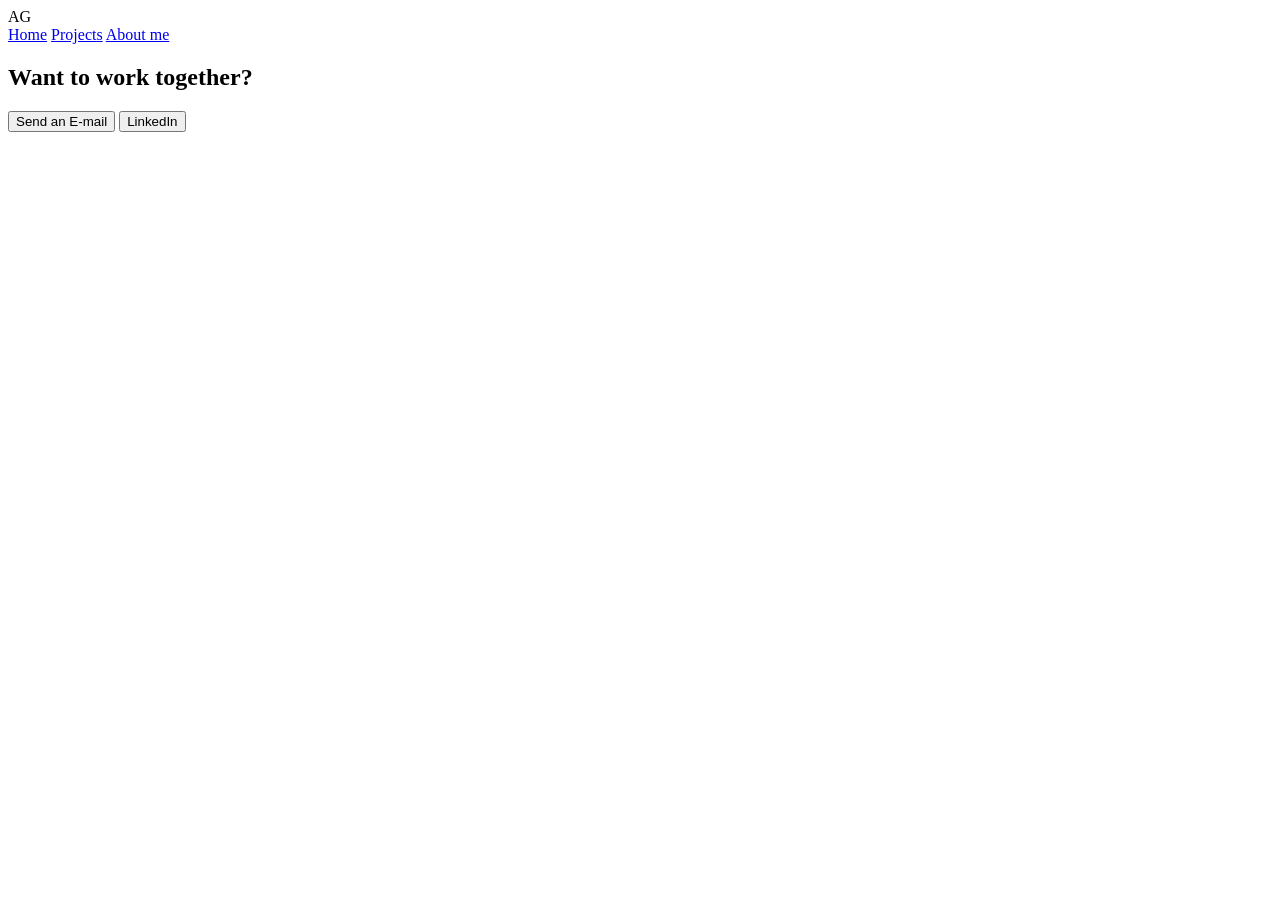
==== index.html @ 4262df18 "added header and footer markup to all pages" ====
<!DOCTYPE html>
<html lang="en">

<head>
    <meta charset="UTF-8">
    <meta name="viewport" content="width=device-width, initial-scale=1.0">
    <link rel="stylesheet" href="style.css">
    <title>Alba Girlinger - Portfolio</title>
</head>

<body>
    <header>
        <div id="initials">AG</div>
        <a href="index.html" id="homeButton">Home</a>
        <a href="projects.html" id="projectsButtom">Projects</a>
        <a href="about.html">About me</a>
    </header>
    <footer>
        <h2>Want to work together?</h2>
        <button id="mailButton">Send an E-mail</button>
        <button id="linkedinButton">LinkedIn</button>
    </footer>
    <script src="main.js"></script>
</body>

</html>
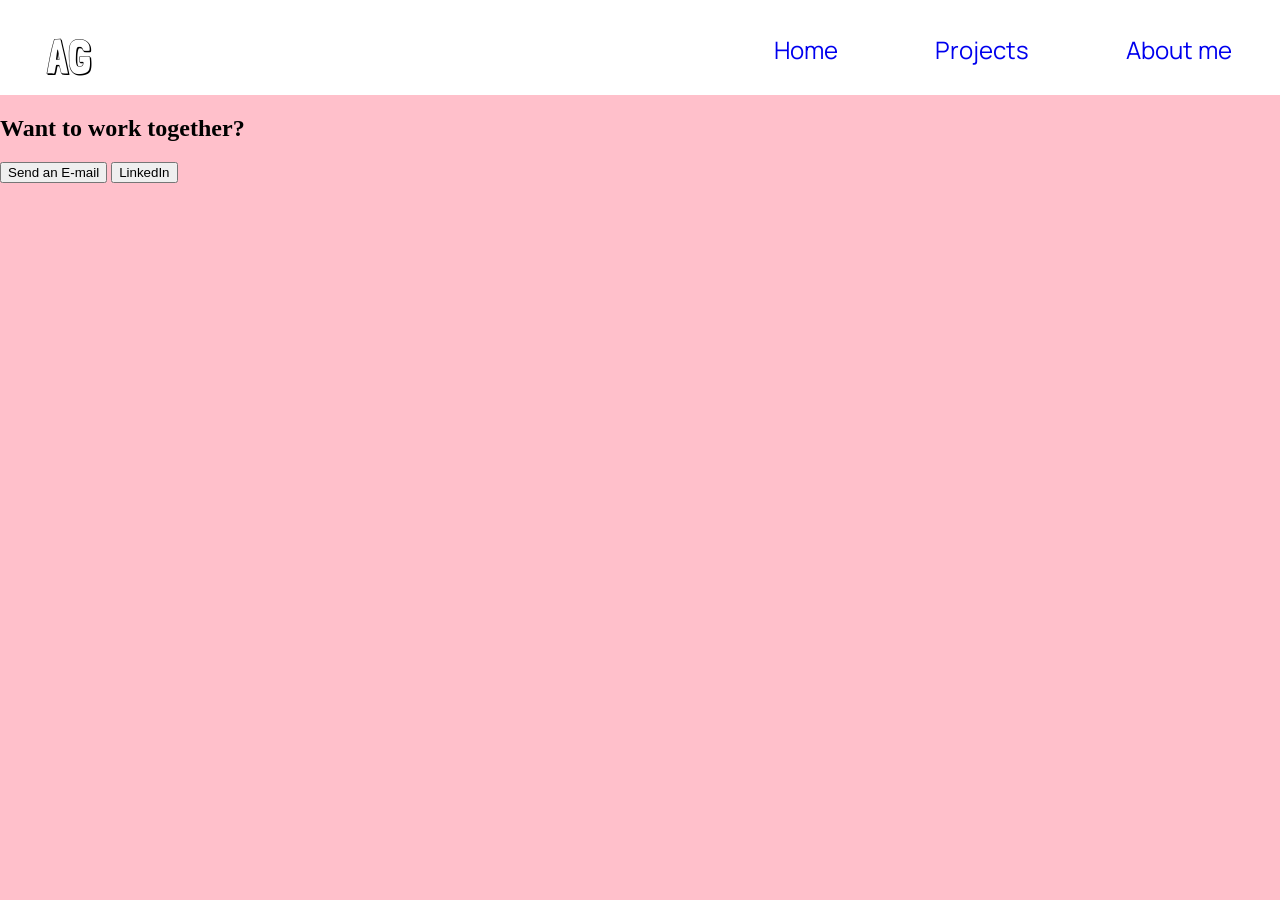
==== commit c1158c3f: "styling for header + addes fonts" ====
--- a/index.html
+++ b/index.html
@@ -11,9 +11,11 @@
 <body>
     <header>
         <div id="initials">AG</div>
-        <a href="index.html" id="homeButton">Home</a>
-        <a href="projects.html" id="projectsButtom">Projects</a>
-        <a href="about.html">About me</a>
+        <nav>
+            <a href="index.html" id="homeButton">Home</a>
+            <a href="projects.html" id="projectsButtom">Projects</a>
+            <a href="about.html">About me</a>
+        </nav>
     </header>
     <footer>
         <h2>Want to work together?</h2>
--- a/style.css
+++ b/style.css
@@ -0,0 +1,51 @@
+body {
+    margin: 0;
+    background-color: pink;
+}
+
+header {
+    height: 95px;
+    width: 100vw;
+    background-color: white;
+    margin: 0;
+    display: flex;
+}
+
+#initials {
+    font-family: "Londrina_Shadow";
+    font-size: 48px;
+    padding-left: 47px;
+    padding-top: 28px;
+    padding-bottom: 14px;
+}
+
+nav {
+    font-family: "Manrope";
+    font-size: 24px;
+    margin-left: auto;
+    padding-right: 48px;
+    padding-top: 33px;
+    display: flex;
+    gap: 97px;
+}
+
+nav a {
+    text-decoration: none;
+}
+
+
+
+
+
+
+
+
+@font-face {
+    font-family: "Londrina_Shadow";
+    src: url("fonts/Londrina_Shadow/LondrinaShadow-Regular.ttf") format("truetype");
+}
+
+@font-face {
+    font-family: "Manrope";
+    src: url("fonts/Manrope/Manrope-VariableFont_wght.ttf") format("truetype");
+}
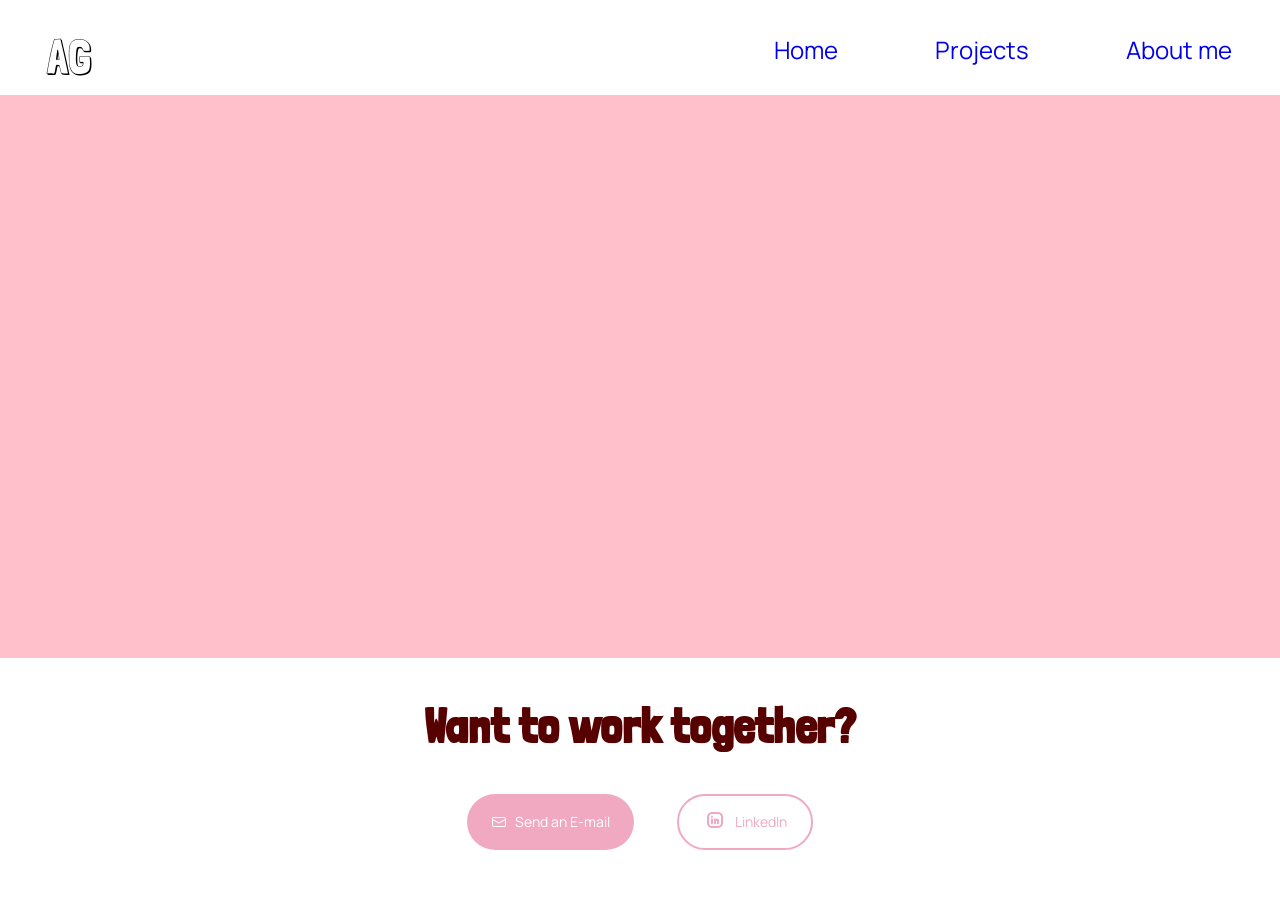
==== commit b9830c56: "changed structure for footer and added css" ====
--- a/index.html
+++ b/index.html
@@ -17,10 +17,20 @@
             <a href="about.html">About me</a>
         </nav>
     </header>
+    <main></main>
     <footer>
         <h2>Want to work together?</h2>
-        <button id="mailButton">Send an E-mail</button>
-        <button id="linkedinButton">LinkedIn</button>
+        <div>
+            <a href="mailto:albagirlinger@gmail.com" class="button" id="mailButton">
+                <img src="images/mailImage.png" alt="" class="button-icon">
+                Send an E-mail
+            </a>
+            <a href="https://linkedin.com/in/alba-girlinger" target="_blank" rel="noopener" class="button"
+                id="linkedinButton">
+                <img src="images/linkedImage.png" alt="" class="button-icon">
+                LinkedIn
+            </a>
+        </div>
     </footer>
     <script src="main.js"></script>
 </body>
--- a/style.css
+++ b/style.css
@@ -1,6 +1,9 @@
 body {
     margin: 0;
     background-color: pink;
+    display: flex;
+    flex-direction: column;
+    min-height: 100vh;
 }
 
 header {
@@ -33,11 +36,62 @@
     text-decoration: none;
 }
 
+main {
+    flex: 1;
+}
+
+footer {
+    height: 242px;
+    background-color: white;
+    margin-top: auto;
+}
+
+footer h2 {
+    font-family: "Londrina_Solid";
+    font-size: 48px;
+    color: #570000;
+    display: flex;
+    justify-content: center;
+}
+
+footer div {
+    display: flex;
+    justify-content: center;
+    gap: 43px;
+}
+
+.button {
+    display: inline-flex;
+    align-items: center;
+    gap: 8px;
+    border-radius: 50px;
+    padding: 14px 24px;
+    text-decoration: none;
+    font-family: "Manrope";
+    font-size: 14px;
+}
+
+#mailButton {
+    background-color: #F1A9C1;
+    color: white;
+}
+
+#linkedinButton {
+    border: 2px solid #F1A9C1;
+    color: #F1A9C1;
+}
 
 
 
 
 
+
+
+nav a:visited,
+nav a:active,
+nav a:hover {
+    color: inherit;
+}
 
 
 @font-face {
@@ -46,6 +100,11 @@
 }
 
 @font-face {
+    font-family: "Londrina_Solid";
+    src: url("fonts/Londrina_Solid/LondrinaSolid-Regular.ttf") format("truetype");
+}
+
+@font-face {
     font-family: "Manrope";
     src: url("fonts/Manrope/Manrope-VariableFont_wght.ttf") format("truetype");
 }
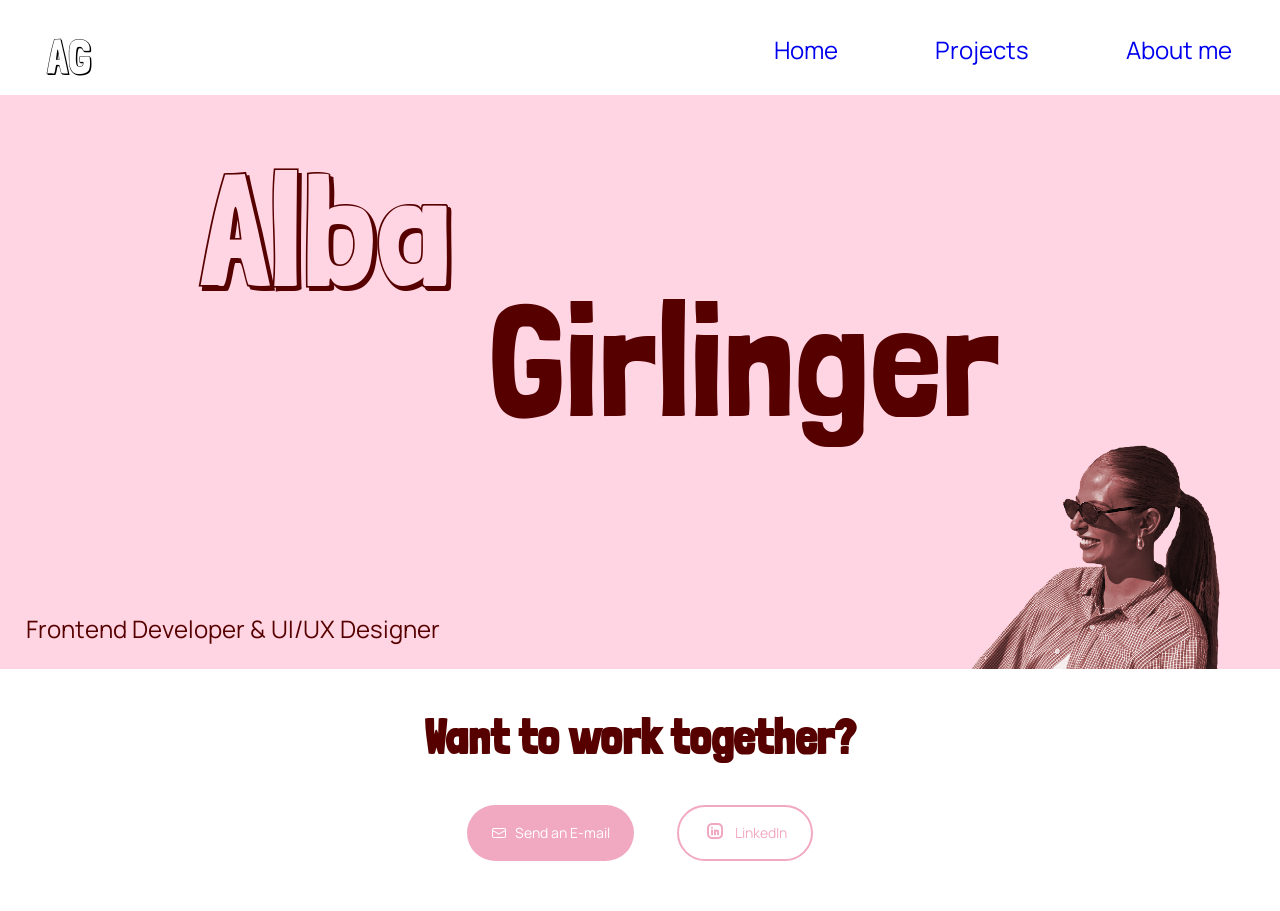
==== commit 4be682c8: "added all elements and styled the homepage" ====
--- a/index.html
+++ b/index.html
@@ -17,7 +17,16 @@
             <a href="about.html">About me</a>
         </nav>
     </header>
-    <main></main>
+    <main id="mainHome">
+        <div id="homeTop">
+            <p id="firstName">Alba</p>
+            <p id="lastName">Girlinger</p>
+        </div>
+        <div id="homeBottom">
+            <p>Frontend Developer & UI/UX Designer</p>
+            <img src="images/homePicture.png" alt="" id="homePicture">
+        </div>
+    </main>
     <footer>
         <h2>Want to work together?</h2>
         <div>
--- a/style.css
+++ b/style.css
@@ -1,6 +1,6 @@
 body {
     margin: 0;
-    background-color: pink;
+    background-color: white;
     display: flex;
     flex-direction: column;
     min-height: 100vh;
@@ -12,6 +12,9 @@
     background-color: white;
     margin: 0;
     display: flex;
+    position: sticky;
+    top: 0;
+    z-index: 1;
 }
 
 #initials {
@@ -82,7 +85,53 @@
 }
 
 
+#mainHome {
+    background-color: #FFD5E3;
+}
 
+
+#homePicture {
+    height: 224px;
+    width: 249px;
+    display: flex;
+    padding-right: 60px;
+}
+
+#homeTop {
+    position: relative;
+    height: 350px;
+}
+
+#homeBottom {
+    display: flex;
+    align-items: flex-end;
+    justify-content: space-between;
+    font-family: "Manrope";
+    font-size: 24px;
+    color: #570000;
+    padding-left: 26px;
+}
+
+
+#firstName {
+    font-family: "Londrina_Shadow";
+    font-size: 160px;
+    color: #570000;
+    position: absolute;
+    top: 40px;
+    left: 200px;
+    margin: 0;
+}
+
+#lastName {
+    font-family: "Londrina_Solid";
+    font-size: 160px;
+    color: #570000;
+    position: absolute;
+    top: 170px;
+    left: 488px;
+    margin: 0;
+}
 
 
 
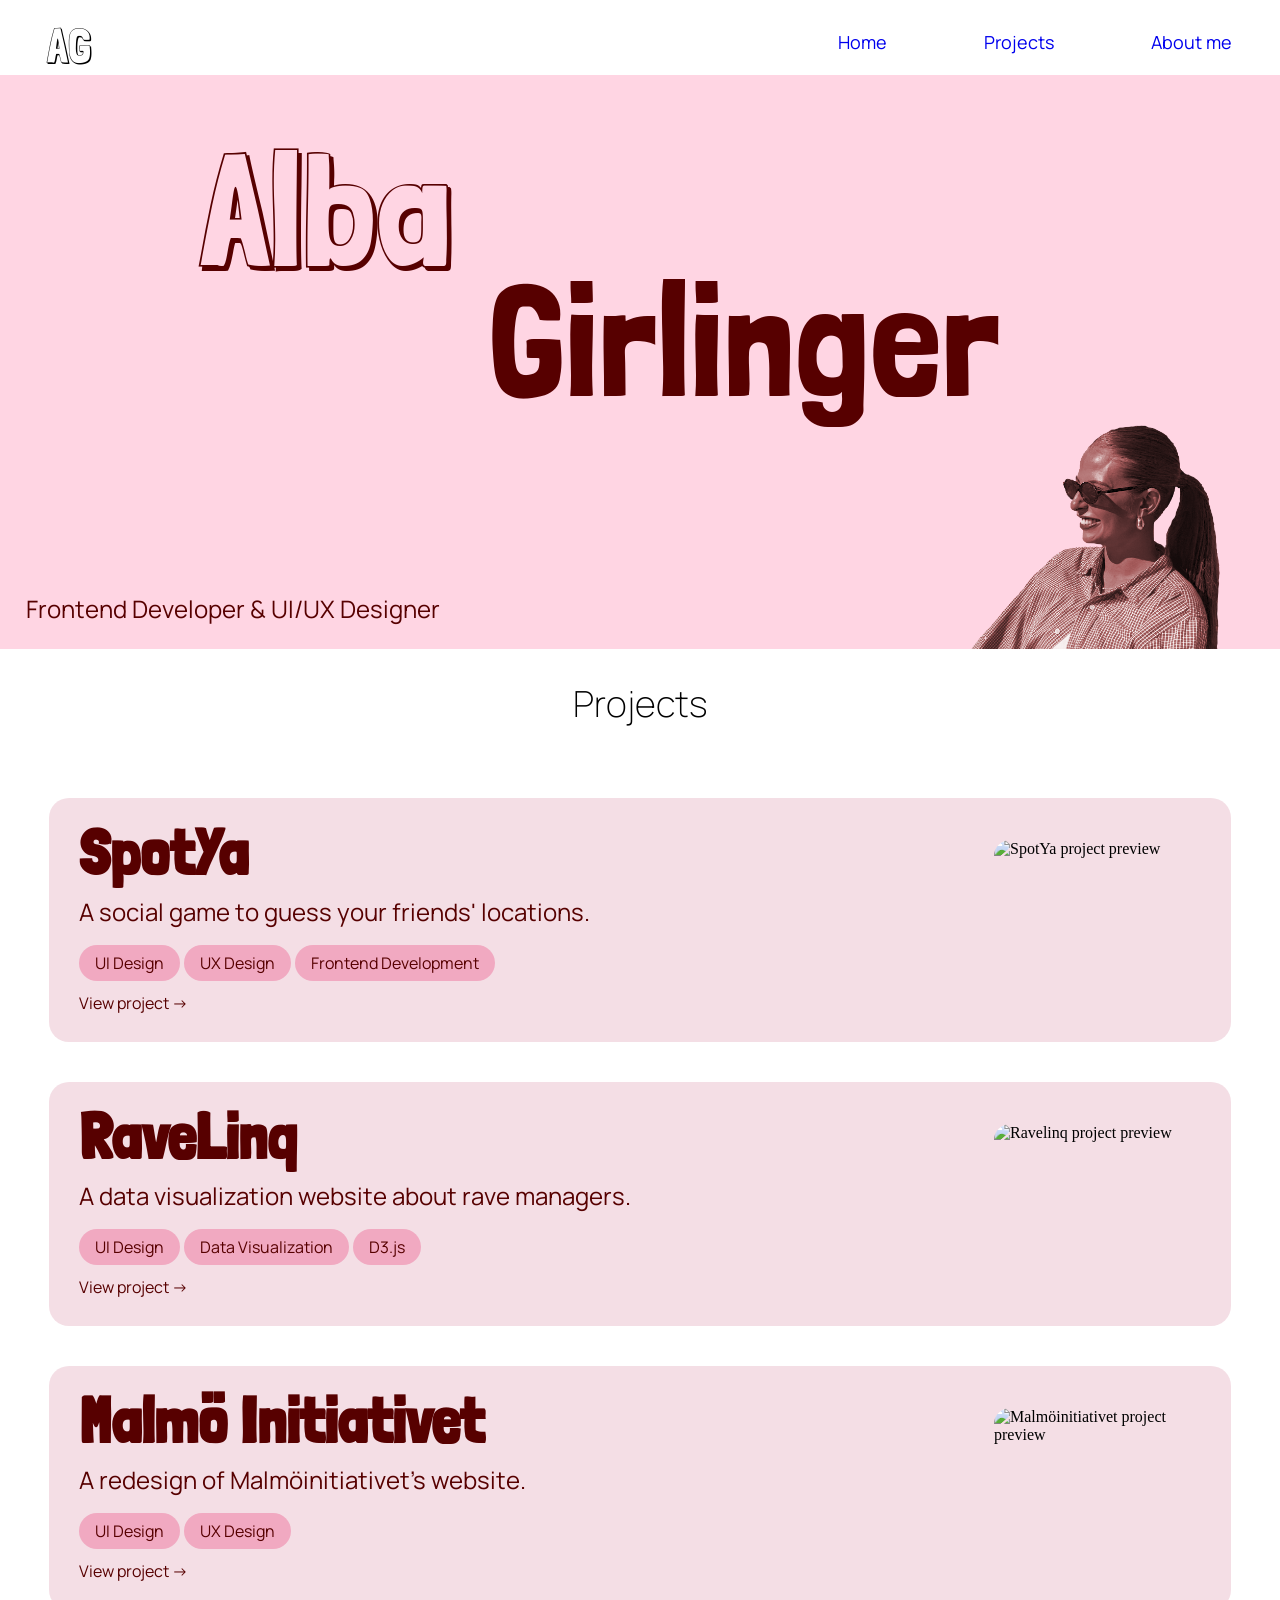
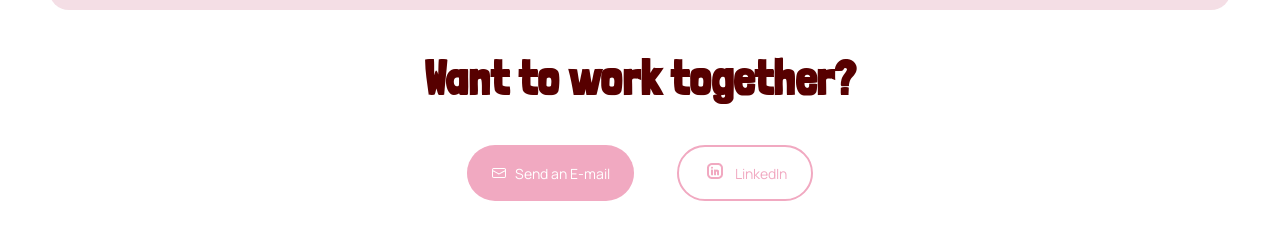
==== commit 78c5f8b7: "added the project cards with styling" ====
--- a/index.html
+++ b/index.html
@@ -17,15 +17,59 @@
             <a href="about.html">About me</a>
         </nav>
     </header>
-    <main id="mainHome">
-        <div id="homeTop">
-            <p id="firstName">Alba</p>
-            <p id="lastName">Girlinger</p>
-        </div>
-        <div id="homeBottom">
-            <p>Frontend Developer & UI/UX Designer</p>
-            <img src="images/homePicture.png" alt="" id="homePicture">
-        </div>
+    <main>
+        <section id="home">
+            <div id="homeTop">
+                <p id="firstName">Alba</p>
+                <p id="lastName">Girlinger</p>
+            </div>
+            <div id="homeBottom">
+                <p>Frontend Developer & UI/UX Designer</p>
+                <img src="images/homePicture.png" alt="" id="homePicture">
+            </div>
+        </section>
+
+        <section id="projects">
+            <h2>Projects</h2>
+            <div class="projectCard">
+                <div class="projectInfo">
+                    <h3>SpotYa</h3>
+                    <p>A social game to guess your friends' locations.</p>
+                    <div class="tags">
+                        <span class="tag">UI Design</span>
+                        <span class="tag">UX Design</span>
+                        <span class="tag">Frontend Development</span>
+                    </div>
+                    <a href="spotya.html">View project →</a>
+                </div>
+                <img src="" alt="SpotYa project preview">
+            </div>
+            <div class="projectCard">
+                <div class="projectInfo">
+                    <h3>RaveLinq</h3>
+                    <p>A data visualization website about rave managers.</p>
+                    <div class="tags">
+                        <span class="tag">UI Design</span>
+                        <span class="tag">Data Visualization</span>
+                        <span class="tag">D3.js</span>
+                    </div>
+                    <a href="ravelinq.html">View project →</a>
+                </div>
+                <img src="images/Skärmavbild 2026-08-27 kl. 16.20.03.png" alt="Ravelinq project preview">
+            </div>
+            <div class="projectCard">
+                <div class="projectInfo">
+                    <h3>Malmö Initiativet</h3>
+                    <p>A redesign of Malmöinitiativet’s website.</p>
+                    <div class="tags">
+                        <span class="tag">UI Design</span>
+                        <span class="tag">UX Design</span>
+                    </div>
+                    <a href="malmoinitiativet.html">View project →</a>
+                </div>
+                <img src="images/spotya-preview.png" alt="Malmöinitiativet project preview">
+            </div>
+        </section>
     </main>
     <footer>
         <h2>Want to work together?</h2>
@@ -41,6 +85,8 @@
             </a>
         </div>
     </footer>
+
+
     <script src="main.js"></script>
 </body>
 
--- a/style.css
+++ b/style.css
@@ -7,7 +7,7 @@
 }
 
 header {
-    height: 95px;
+    height: 75px;
     width: 100vw;
     background-color: white;
     margin: 0;
@@ -21,16 +21,16 @@
     font-family: "Londrina_Shadow";
     font-size: 48px;
     padding-left: 47px;
-    padding-top: 28px;
+    padding-top: 17px;
     padding-bottom: 14px;
 }
 
 nav {
     font-family: "Manrope";
-    font-size: 24px;
+    font-size: 18px;
     margin-left: auto;
     padding-right: 48px;
-    padding-top: 33px;
+    padding-top: 30px;
     display: flex;
     gap: 97px;
 }
@@ -85,7 +85,7 @@
 }
 
 
-#mainHome {
+#home {
     background-color: #FFD5E3;
 }
 
@@ -133,7 +133,76 @@
     margin: 0;
 }
 
-
+#projects {
+    background-color: white;
+    margin: auto;
+    display: flex;
+    flex-direction: column;
+    align-items: center;
+    gap: 40px
+}
+
+#projects h2 {
+    font-family: "Manrope";
+    font-size: 36px;
+    font-weight: lighter;
+    display: flex;
+    justify-content: center;
+}
+
+.projectCard {
+    width: 90vw;
+    height: 244px;
+    background-color: #EABDCC80;
+    border-radius: 20px;
+    padding-left: 30px;
+    display: flex;
+    justify-content: space-between;
+    align-items: center;
+
+}
+
+#projects h3 {
+    font-family: "Londrina_Solid";
+    font-size: 64px;
+    color: #570000;
+    margin: 0;
+    padding-top: 15px;
+}
+
+#projects p {
+    font-family: "Manrope";
+    font-size: 24px;
+    margin-top: 5px;
+    color: #570000;
+
+}
+
+.tag {
+    background-color: #F1A9C1;
+    color: #570000;
+    padding: 7px 16px;
+    border-radius: 50px;
+    font-family: "Manrope";
+    margin-top: 14px;
+}
+
+#projects a {
+    color: #570000;
+    text-decoration: none;
+    font-family: "Manrope";
+    margin-top: 18px;
+    margin-bottom: 25px;
+    display: block;
+}
+
+.projectCard img {
+    width: 200px;
+    height: 160px;
+    object-fit: cover;
+    border-radius: 16px;
+    margin-right: 37px;
+}
 
 
 nav a:visited,
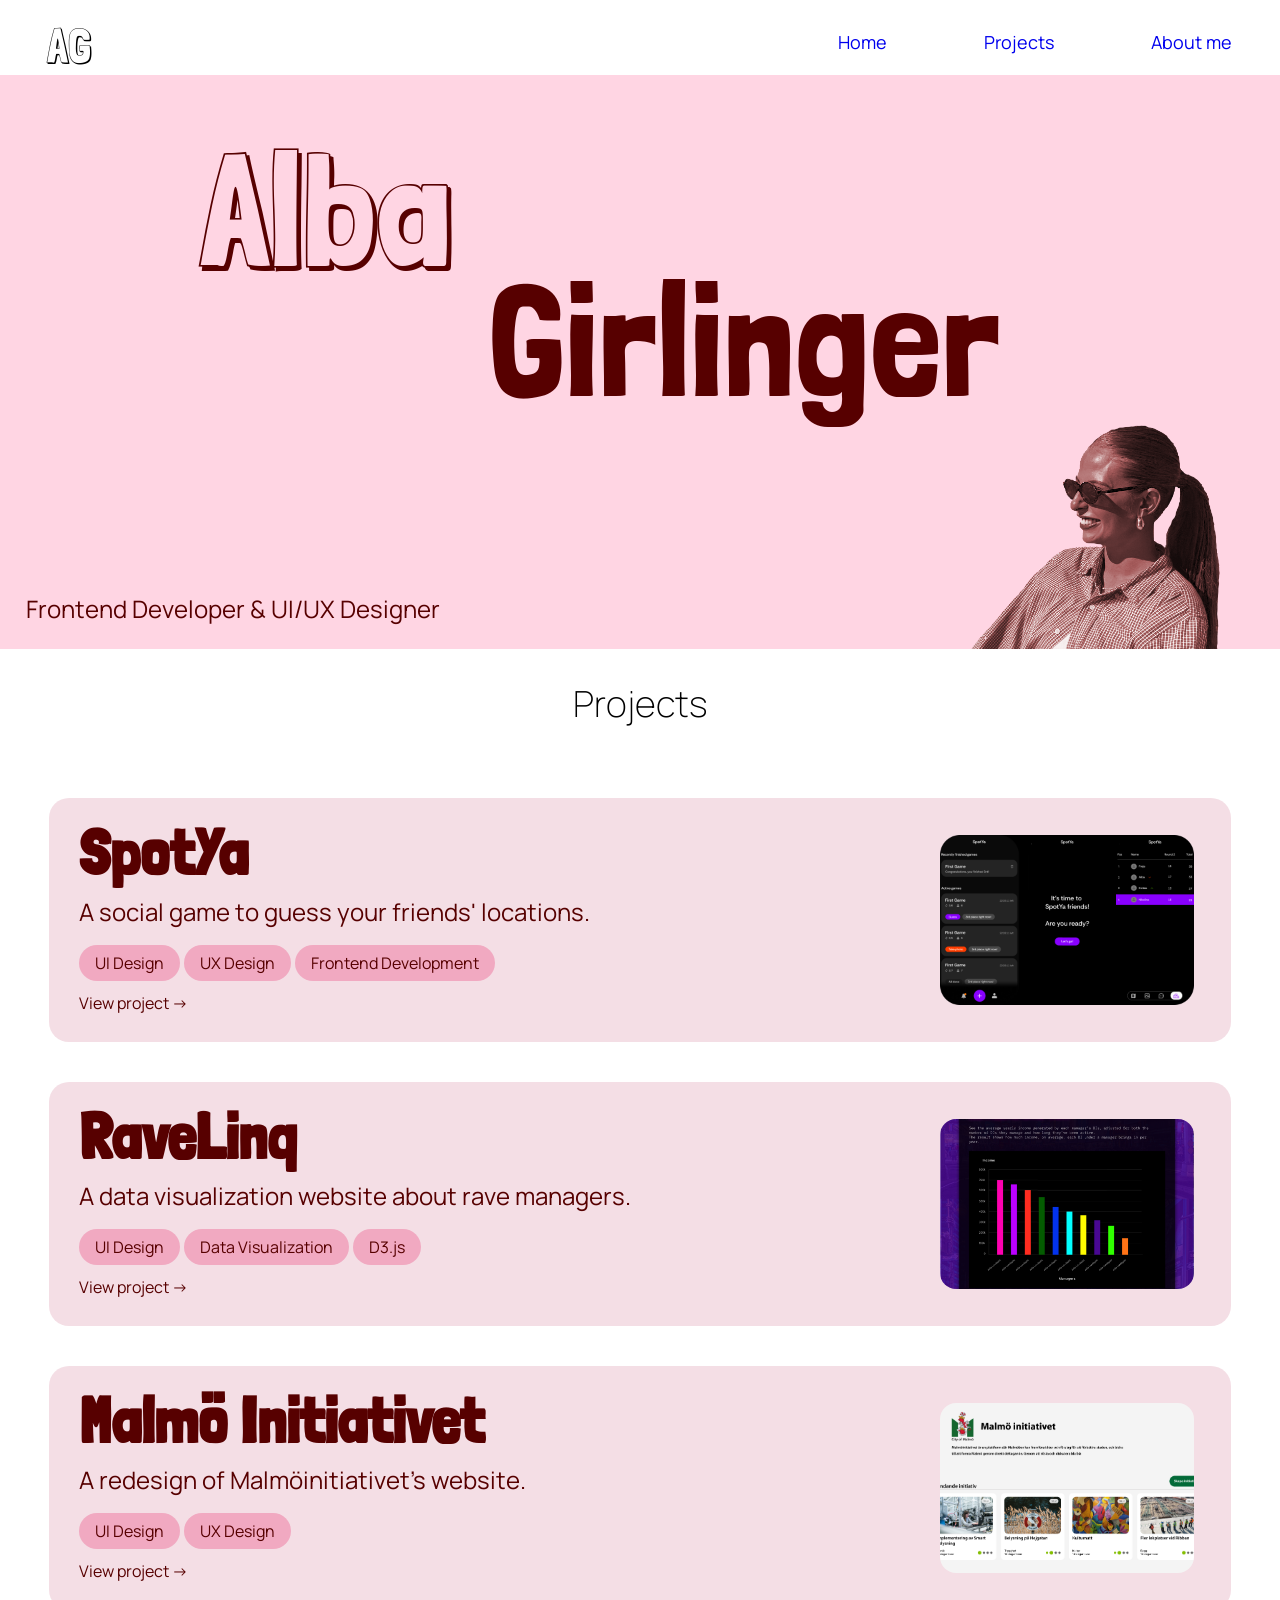
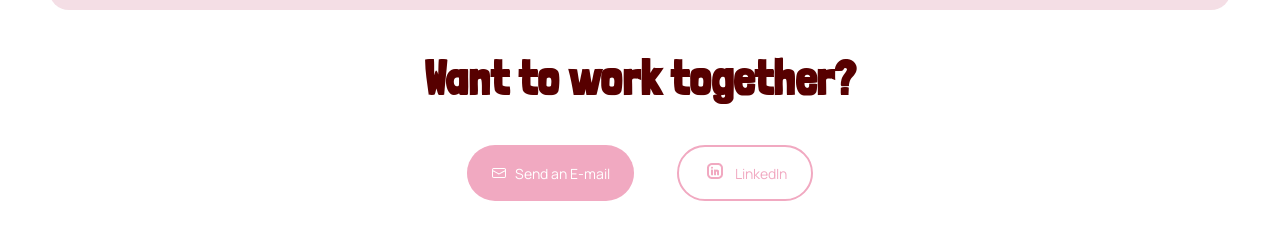
==== commit 709a71d3: "added projects section with clickable project cards" ====
--- a/index.html
+++ b/index.html
@@ -31,7 +31,7 @@
 
         <section id="projects">
             <h2>Projects</h2>
-            <div class="projectCard">
+            <a href="spotya.html" class="projectCard">
                 <div class="projectInfo">
                     <h3>SpotYa</h3>
                     <p>A social game to guess your friends' locations.</p>
@@ -40,11 +40,11 @@
                         <span class="tag">UX Design</span>
                         <span class="tag">Frontend Development</span>
                     </div>
-                    <a href="spotya.html">View project →</a>
+                    <span class="viewProjectLink">View project →</span>
                 </div>
-                <img src="" alt="SpotYa project preview">
-            </div>
-            <div class="projectCard">
+                <img src="images/spotya_card.png" alt="SpotYa project preview">
+            </a>
+            <a href="ravelinq.html" class="projectCard">
                 <div class="projectInfo">
                     <h3>RaveLinq</h3>
                     <p>A data visualization website about rave managers.</p>
@@ -53,11 +53,11 @@
                         <span class="tag">Data Visualization</span>
                         <span class="tag">D3.js</span>
                     </div>
-                    <a href="ravelinq.html">View project →</a>
+                    <span class="viewProjectLink">View project →</span>
                 </div>
-                <img src="images/Skärmavbild 2026-08-27 kl. 16.20.03.png" alt="Ravelinq project preview">
-            </div>
-            <div class="projectCard">
+                <img src="images/ravelind_card.png" alt="Ravelinq project preview">
+            </a>
+            <a href="malmoinitiativet.html" class="projectCard">
                 <div class="projectInfo">
                     <h3>Malmö Initiativet</h3>
                     <p>A redesign of Malmöinitiativet’s website.</p>
@@ -65,10 +65,10 @@
                         <span class="tag">UI Design</span>
                         <span class="tag">UX Design</span>
                     </div>
-                    <a href="malmoinitiativet.html">View project →</a>
+                    <span class="viewProjectLink">View project →</span>
                 </div>
-                <img src="images/spotya-preview.png" alt="Malmöinitiativet project preview">
-            </div>
+                <img src="images/malmo_card.png" alt="Malmöinitiativet project preview">
+            </a>
         </section>
     </main>
     <footer>
--- a/style.css
+++ b/style.css
@@ -159,7 +159,8 @@
     display: flex;
     justify-content: space-between;
     align-items: center;
-
+    text-decoration: none;
+    color: inherit;
 }
 
 #projects h3 {
@@ -187,21 +188,21 @@
     margin-top: 14px;
 }
 
-#projects a {
+.projectCard img {
+    width: 254px;
+    height: 170px;
+    object-fit: cover;
+    border-radius: 16px;
+    margin-right: 37px;
+}
+
+.viewProjectLink {
     color: #570000;
     text-decoration: none;
     font-family: "Manrope";
     margin-top: 18px;
     margin-bottom: 25px;
     display: block;
-}
-
-.projectCard img {
-    width: 200px;
-    height: 160px;
-    object-fit: cover;
-    border-radius: 16px;
-    margin-right: 37px;
 }
 
 
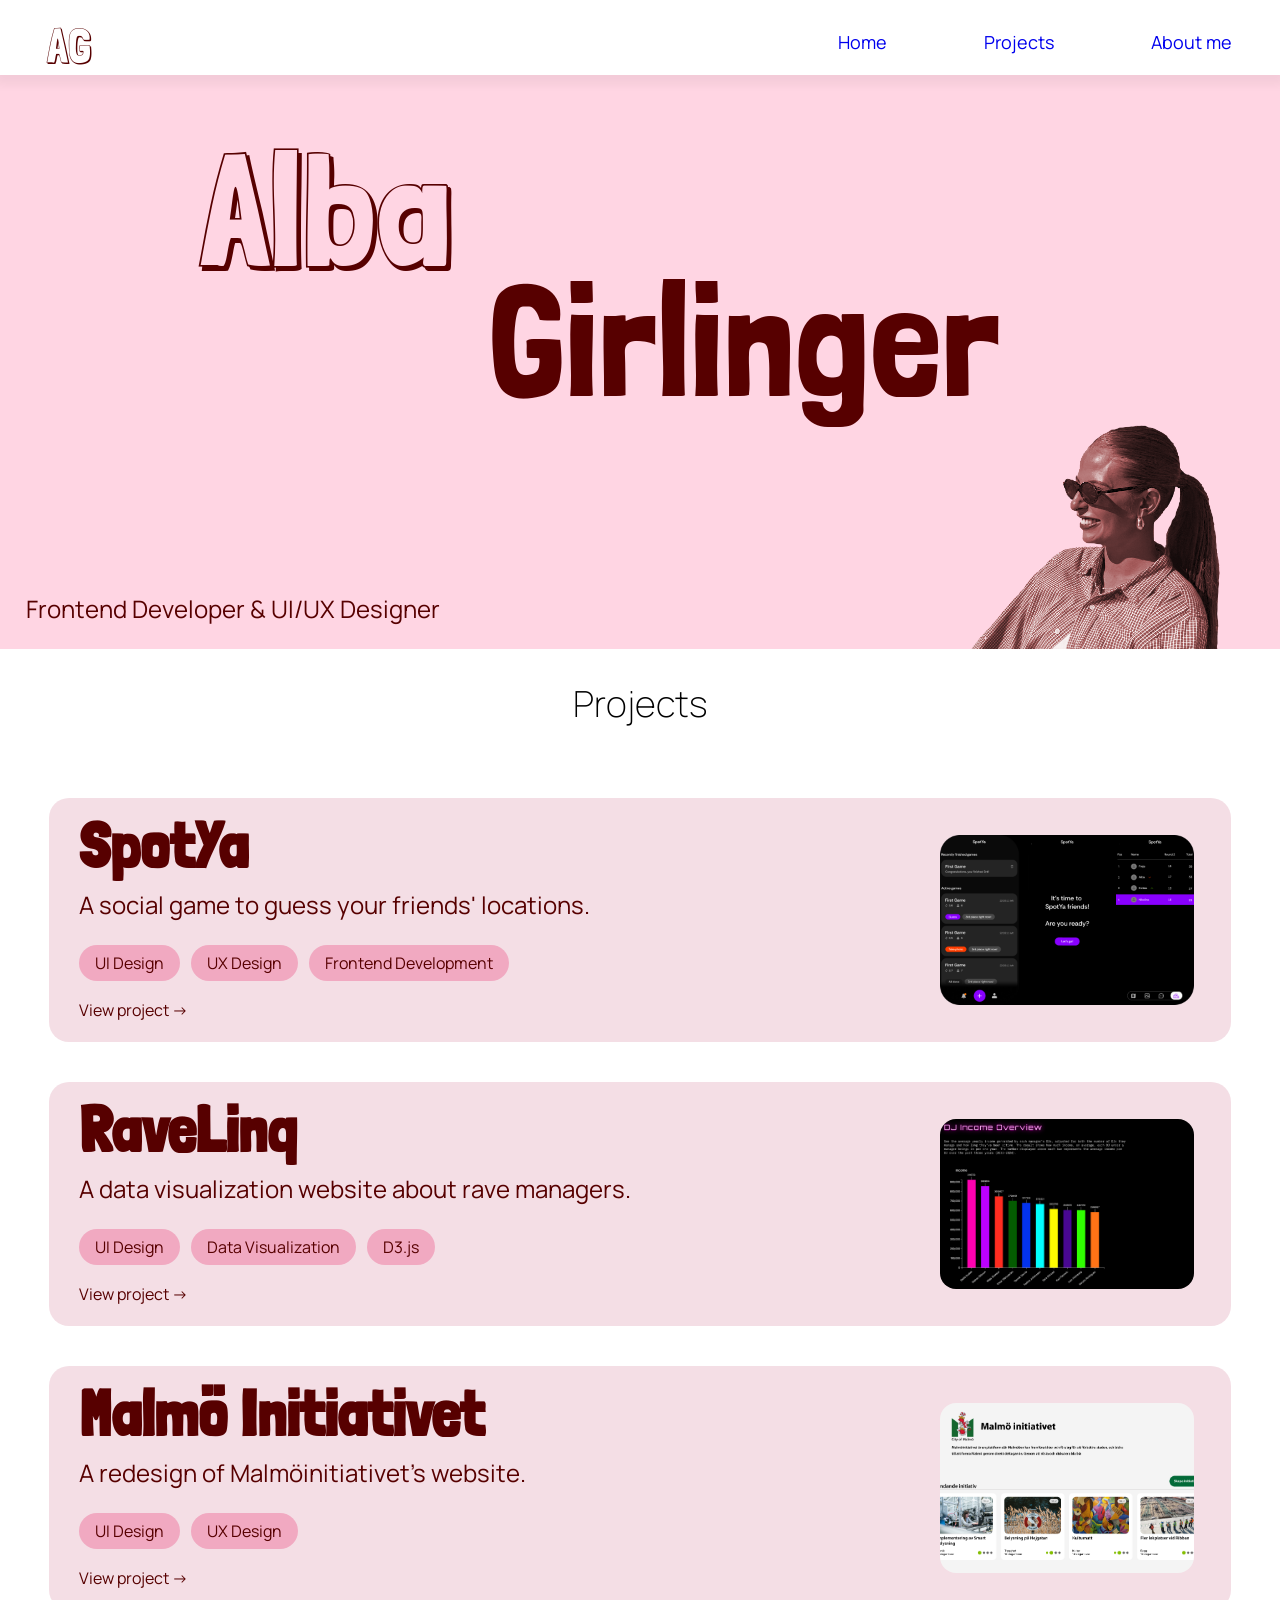
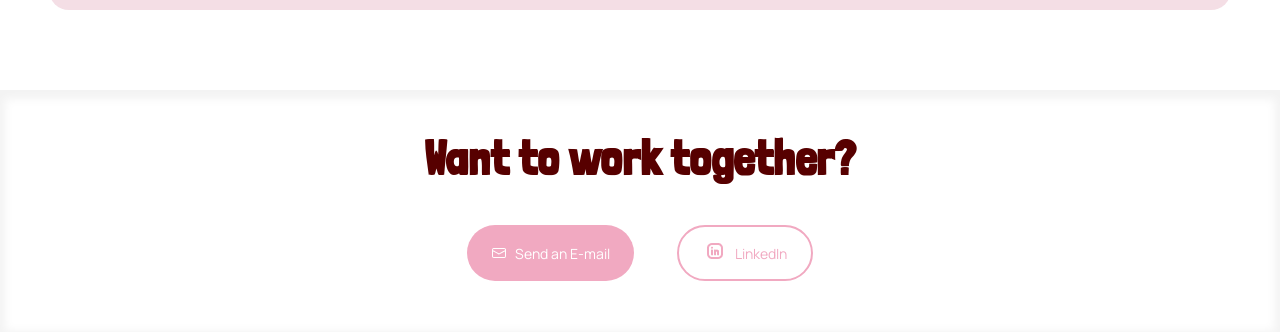
==== commit 7b5eee3b: "added about me page and final changes" ====
--- a/index.html
+++ b/index.html
@@ -13,7 +13,7 @@
         <div id="initials">AG</div>
         <nav>
             <a href="index.html" id="homeButton">Home</a>
-            <a href="projects.html" id="projectsButtom">Projects</a>
+            <a href="index.html#projects" id="projectsButton">Projects</a>
             <a href="about.html">About me</a>
         </nav>
     </header>
@@ -55,7 +55,7 @@
                     </div>
                     <span class="viewProjectLink">View project →</span>
                 </div>
-                <img src="images/ravelind_card.png" alt="Ravelinq project preview">
+                <img src="images/ravelinq1.png" alt="Ravelinq project preview">
             </a>
             <a href="malmoinitiativet.html" class="projectCard">
                 <div class="projectInfo">
--- a/style.css
+++ b/style.css
@@ -15,6 +15,7 @@
     position: sticky;
     top: 0;
     z-index: 1;
+    box-shadow: 0 4px 10px 5px rgba(0, 0, 0, 0.05);
 }
 
 #initials {
@@ -23,6 +24,7 @@
     padding-left: 47px;
     padding-top: 17px;
     padding-bottom: 14px;
+    color: #570000;
 }
 
 nav {
@@ -46,7 +48,9 @@
 footer {
     height: 242px;
     background-color: white;
-    margin-top: auto;
+    margin-top: 80px;
+    box-shadow: inset 0 4px 10px 5px rgba(0, 0, 0, 0.05);
+
 }
 
 footer h2 {
@@ -185,7 +189,10 @@
     padding: 7px 16px;
     border-radius: 50px;
     font-family: "Manrope";
-    margin-top: 14px;
+}
+
+.projectInfo>.tags {
+    margin: 0;
 }
 
 .projectCard img {
@@ -205,6 +212,379 @@
     display: block;
 }
 
+#mainSpotya {
+    display: flex;
+    flex-direction: column;
+}
+
+
+#mainSpotya h1 {
+    font-family: "Londrina_Solid";
+    font-size: 76px;
+    color: #570000;
+    text-align: center;
+    margin-bottom: 0;
+}
+
+.tagline {
+    font-family: "Manrope";
+    font-size: 24px;
+    color: #570000;
+    text-align: center;
+}
+
+#mainSpotya>.tags {
+    display: flex;
+    justify-content: center;
+    gap: 20px;
+}
+
+.heroBox {
+    width: 783px;
+    height: 472px;
+    background-color: #F1A9C1B3;
+    border-radius: 20px;
+    margin: auto;
+    margin-top: 13px;
+    padding: 10px;
+    display: flex;
+    justify-content: center;
+    align-items: center;
+    overflow: hidden;
+    margin-bottom: 70px;
+}
+
+#spotyaHero {
+    width: 100%;
+    height: 100%;
+    object-fit: cover;
+    display: block;
+    border-radius: 20px;
+}
+
+#mainSpotya h2 {
+    font-family: "Manrope";
+    font-size: 32px;
+    color: #570000;
+    font-weight: lighter;
+    padding-left: 182px;
+}
+
+#mainSpotya section p {
+    font-family: "Manrope";
+    padding-left: 182px;
+    width: 550px;
+    letter-spacing: 0.8px;
+}
+
+#mainSpotya h3 {
+    font-family: "Manrope";
+    font-size: 20px;
+    color: #570000;
+    font-weight: lighter;
+    padding-left: 182px;
+}
+
+section .tags {
+    margin-left: 182px;
+    margin-bottom: 30px;
+    display: flex;
+    gap: 11px;
+}
+
+.wireframeGrid {
+    width: 1200px;
+    height: 300px;
+    background-color: #EABDCC80;
+    border-radius: 20px;
+    margin: auto;
+    display: flex;
+    padding: 23px;
+    gap: 125px;
+    margin-bottom: 50px;
+}
+
+.wireframeGrid img {
+    border-radius: 20px;
+}
+
+.resultsGrid {
+    width: 1200px;
+    height: 300px;
+    background-color: #EABDCC80;
+    border-radius: 20px;
+    margin: auto;
+    display: flex;
+    padding: 23px;
+    gap: 125px;
+    margin-bottom: 50px;
+}
+
+.resultsGrid img {
+    border-radius: 20px;
+}
+
+.projectNav {
+    font-family: "Manrope";
+    font-size: 16px;
+    color: #570000;
+    display: flex;
+    justify-content: space-between;
+    margin-left: 100px;
+    margin-right: 100px;
+    margin-bottom: 100px;
+    gap: 0;
+    padding-right: 0;
+    padding-top: 20px;
+    border-top: 2px solid #F1A9C1;
+}
+
+.projectNav a {
+    color: inherit;
+    text-decoration: none;
+}
+
+
+
+#mainRavelinq {
+    display: flex;
+    flex-direction: column;
+}
+
+
+#mainRavelinq h1 {
+    font-family: "Londrina_Solid";
+    font-size: 76px;
+    color: #570000;
+    text-align: center;
+    margin-bottom: 0;
+}
+
+
+#mainRavelinq>.tags {
+    display: flex;
+    justify-content: center;
+    gap: 20px;
+}
+
+.heroBox {
+    width: 783px;
+    height: 472px;
+    background-color: #F1A9C1B3;
+    border-radius: 20px;
+    margin: auto;
+    margin-top: 13px;
+    padding: 10px;
+    display: flex;
+    justify-content: center;
+    align-items: center;
+    overflow: hidden;
+    margin-bottom: 70px;
+}
+
+#ravelinqHero {
+    width: 100%;
+    height: 100%;
+    object-fit: cover;
+    display: block;
+    border-radius: 20px;
+}
+
+#mainRavelinq h2 {
+    font-family: "Manrope";
+    font-size: 32px;
+    color: #570000;
+    font-weight: lighter;
+    padding-left: 182px;
+}
+
+#mainRavelinq section p {
+    font-family: "Manrope";
+    padding-left: 182px;
+    width: 550px;
+    letter-spacing: 0.8px;
+}
+
+#mainRavelinq h3 {
+    font-family: "Manrope";
+    font-size: 20px;
+    color: #570000;
+    font-weight: lighter;
+    padding-left: 182px;
+}
+
+#mainRavelinq .resultsGrid {
+    width: 1000px;
+    height: auto;
+    flex-direction: column;
+    align-items: center;
+    gap: 30px;
+}
+
+#mainRavelinq .resultsGrid p {
+    font-family: "Manrope";
+    font-size: 32px;
+    font-weight: lighter;
+    color: #570000;
+    margin: 0;
+    align-self: flex-start;
+    padding-left: 23px;
+}
+
+#mainRavelinq .resultsGrid img {
+    width: 100%;
+    border-radius: 20px;
+}
+
+#mainRavelinq .resultsGrid video {
+    width: 100%;
+    border-radius: 20px;
+}
+
+#mainMalmo {
+    display: flex;
+    flex-direction: column;
+}
+
+#mainMalmo h1 {
+    font-family: "Londrina_Solid";
+    font-size: 76px;
+    color: #570000;
+    text-align: center;
+    margin-bottom: 0;
+}
+
+#mainMalmo>.tags {
+    display: flex;
+    justify-content: center;
+    gap: 20px;
+}
+
+#malmoHero {
+    width: 100%;
+    height: 100%;
+    object-fit: cover;
+    display: block;
+    border-radius: 20px;
+}
+
+#mainMalmo h2 {
+    font-family: "Manrope";
+    font-size: 32px;
+    color: #570000;
+    font-weight: lighter;
+    padding-left: 182px;
+}
+
+#mainMalmo section p {
+    font-family: "Manrope";
+    padding-left: 182px;
+    width: 550px;
+    letter-spacing: 0.8px;
+}
+
+#mainMalmo h3 {
+    font-family: "Manrope";
+    font-size: 20px;
+    color: #570000;
+    font-weight: lighter;
+    padding-left: 182px;
+}
+
+#mainMalmo .wireframeGrid,
+#mainMalmo .resultsGrid {
+    width: 1200px;
+    height: auto;
+
+    background-color: #EABDCC80;
+
+    border-radius: 20px;
+
+    margin: auto;
+    padding: 23px;
+
+    display: flex;
+    flex-direction: column;
+    gap: 20px;
+
+    margin-bottom: 50px;
+
+    box-sizing: border-box;
+}
+
+#mainMalmo .gridRowTop,
+#mainMalmo .gridRowBottom {
+
+    display: grid;
+    gap: 20px;
+    width: 100%;
+
+}
+
+#mainMalmo .gridRowTop {
+
+    grid-template-columns: repeat(2, minmax(0, 1fr));
+
+}
+
+#mainMalmo .gridRowBottom {
+
+    grid-template-columns: repeat(3, minmax(0, 1fr));
+
+}
+
+#mainMalmo .wireframeGrid img,
+#mainMalmo .resultsGrid img {
+
+    width: 100%;
+    height: 400px;
+    object-fit: cover;
+    display: block;
+    border-radius: 12px;
+}
+
+
+#mainAbout {
+    display: flex;
+    padding-bottom: 80px;
+}
+
+#mainAbout img {
+    width: 240px;
+    height: 200px;
+    border-radius: 20px;
+    margin-top: 55px;
+    margin-left: 95px;
+}
+
+#mainAbout h1 {
+    font-family: "Londrina_Solid";
+    font-size: 76px;
+    color: #570000;
+    margin-left: 45px;
+    margin-bottom: 0;
+}
+
+#mainAbout p {
+    font-family: "Manrope";
+    padding-left: 45px;
+    width: 550px;
+    letter-spacing: 0.8px;
+}
+
+#mainAbout h3 {
+    font-family: "Manrope";
+    font-size: 20px;
+    color: #570000;
+    font-weight: lighter;
+    padding-left: 45px;
+}
+
+#mainAbout .tags {
+    margin-left: 45px;
+}
+
+
 
 nav a:visited,
 nav a:active,
@@ -212,6 +592,10 @@
     color: inherit;
 }
 
+html {
+    scroll-behavior: smooth;
+}
+
 
 @font-face {
     font-family: "Londrina_Shadow";
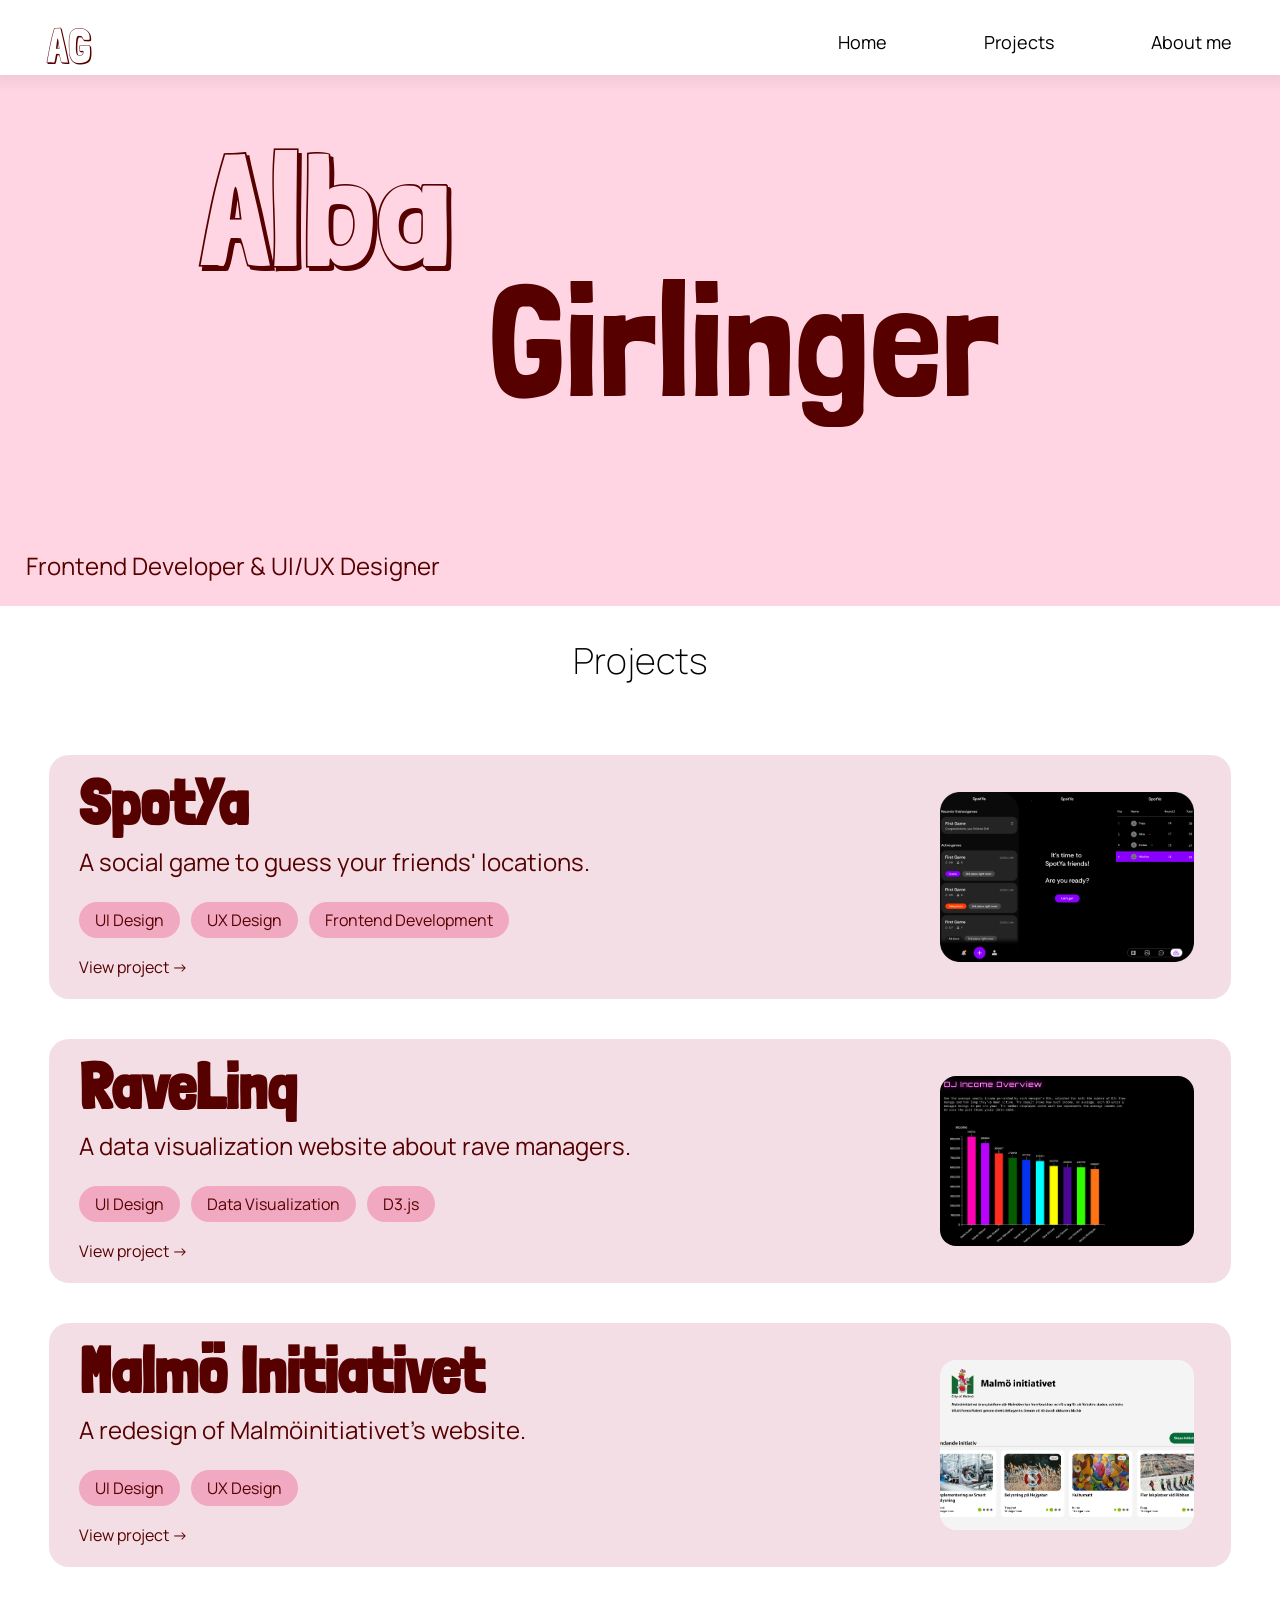
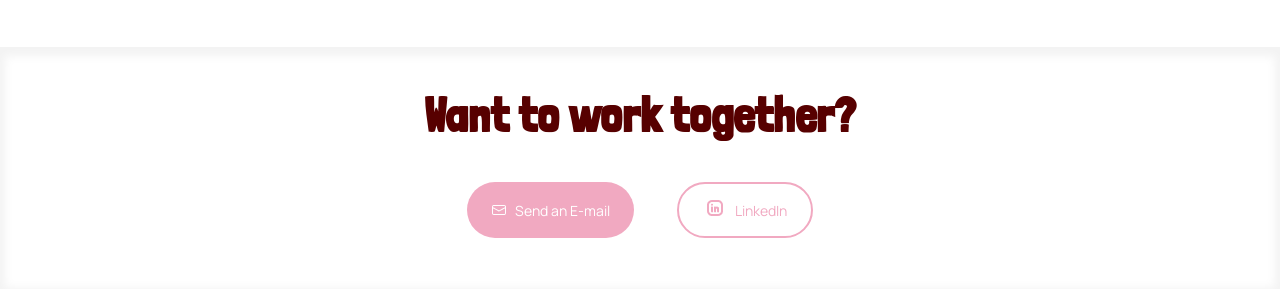
==== commit e3e9eeda: "removed picture" ====
--- a/index.html
+++ b/index.html
@@ -25,7 +25,6 @@
             </div>
             <div id="homeBottom">
                 <p>Frontend Developer & UI/UX Designer</p>
-                <img src="images/homePicture.png" alt="" id="homePicture">
             </div>
         </section>
 
--- a/style.css
+++ b/style.css
@@ -39,6 +39,7 @@
 
 nav a {
     text-decoration: none;
+    color: black;
 }
 
 main {
@@ -114,6 +115,10 @@
     font-size: 24px;
     color: #570000;
     padding-left: 26px;
+}
+
+#homeBottom p {
+    padding-top: 100px;
 }
 
 
